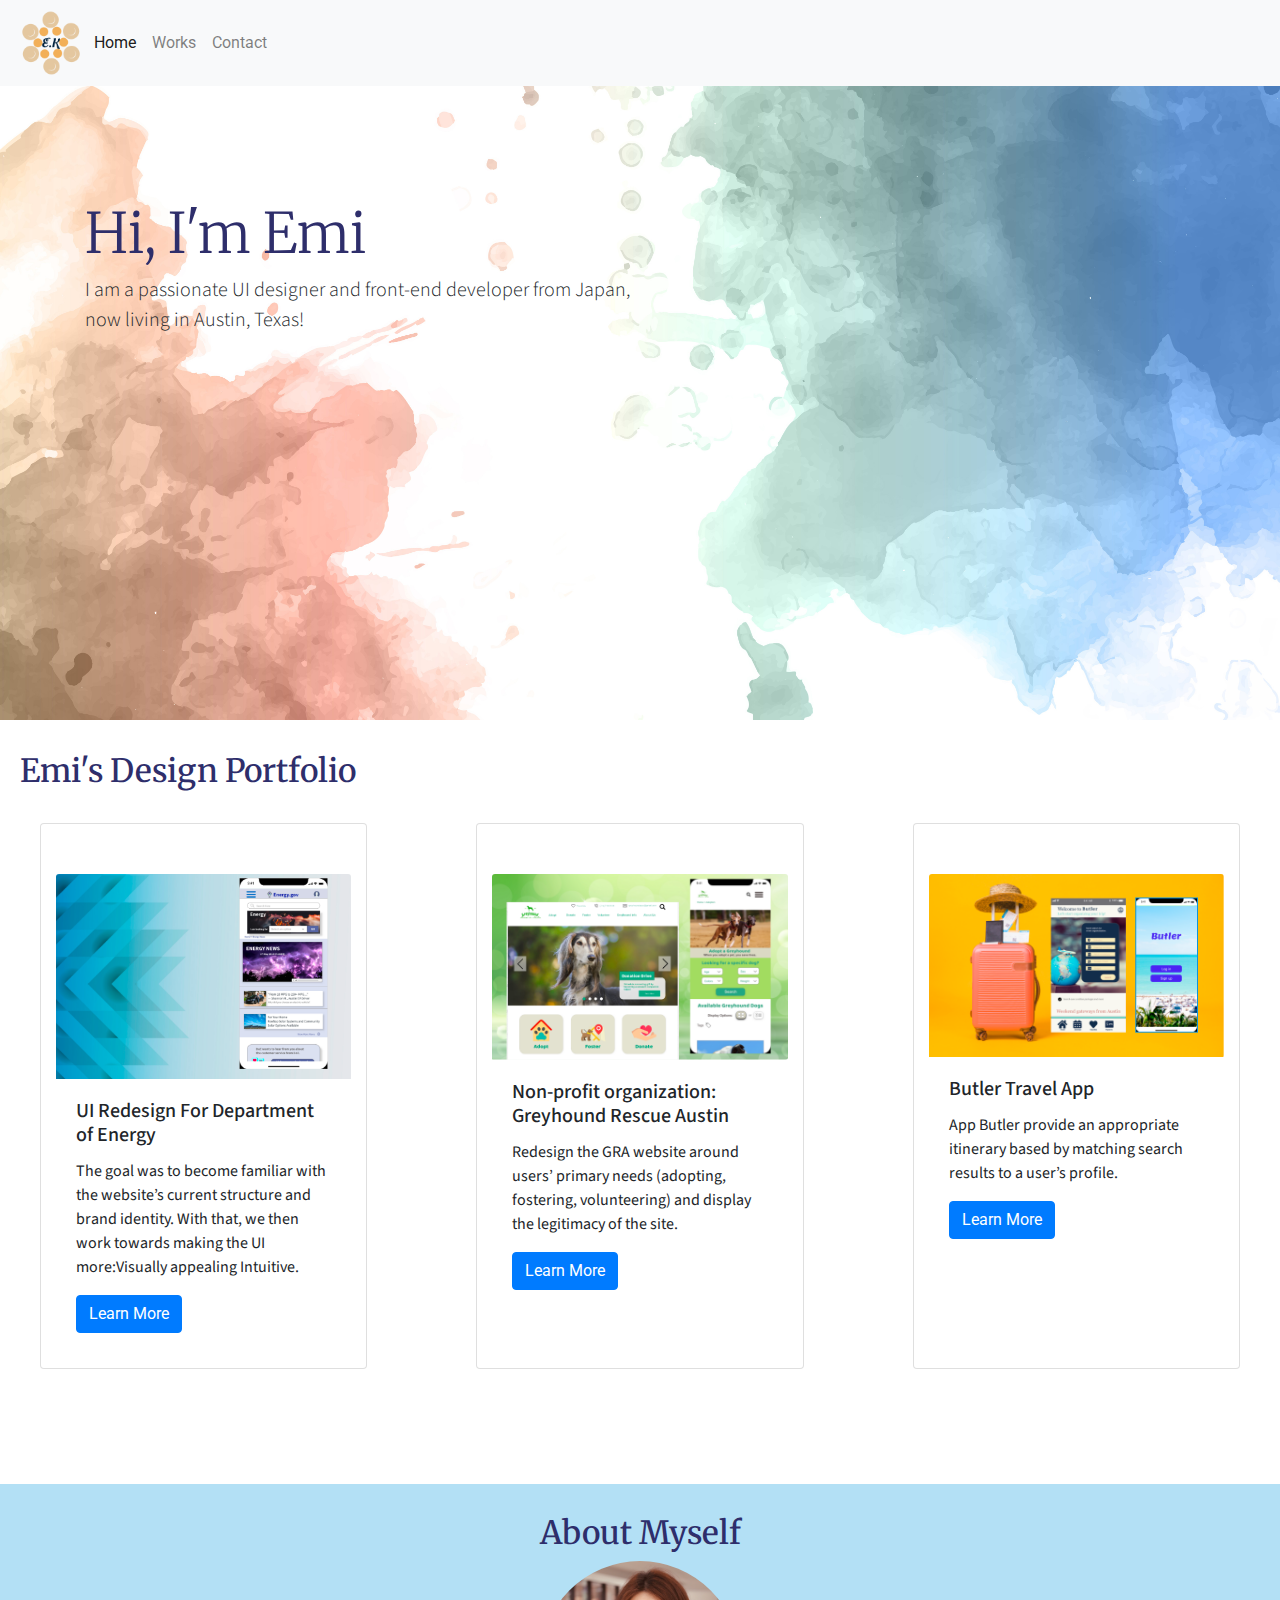
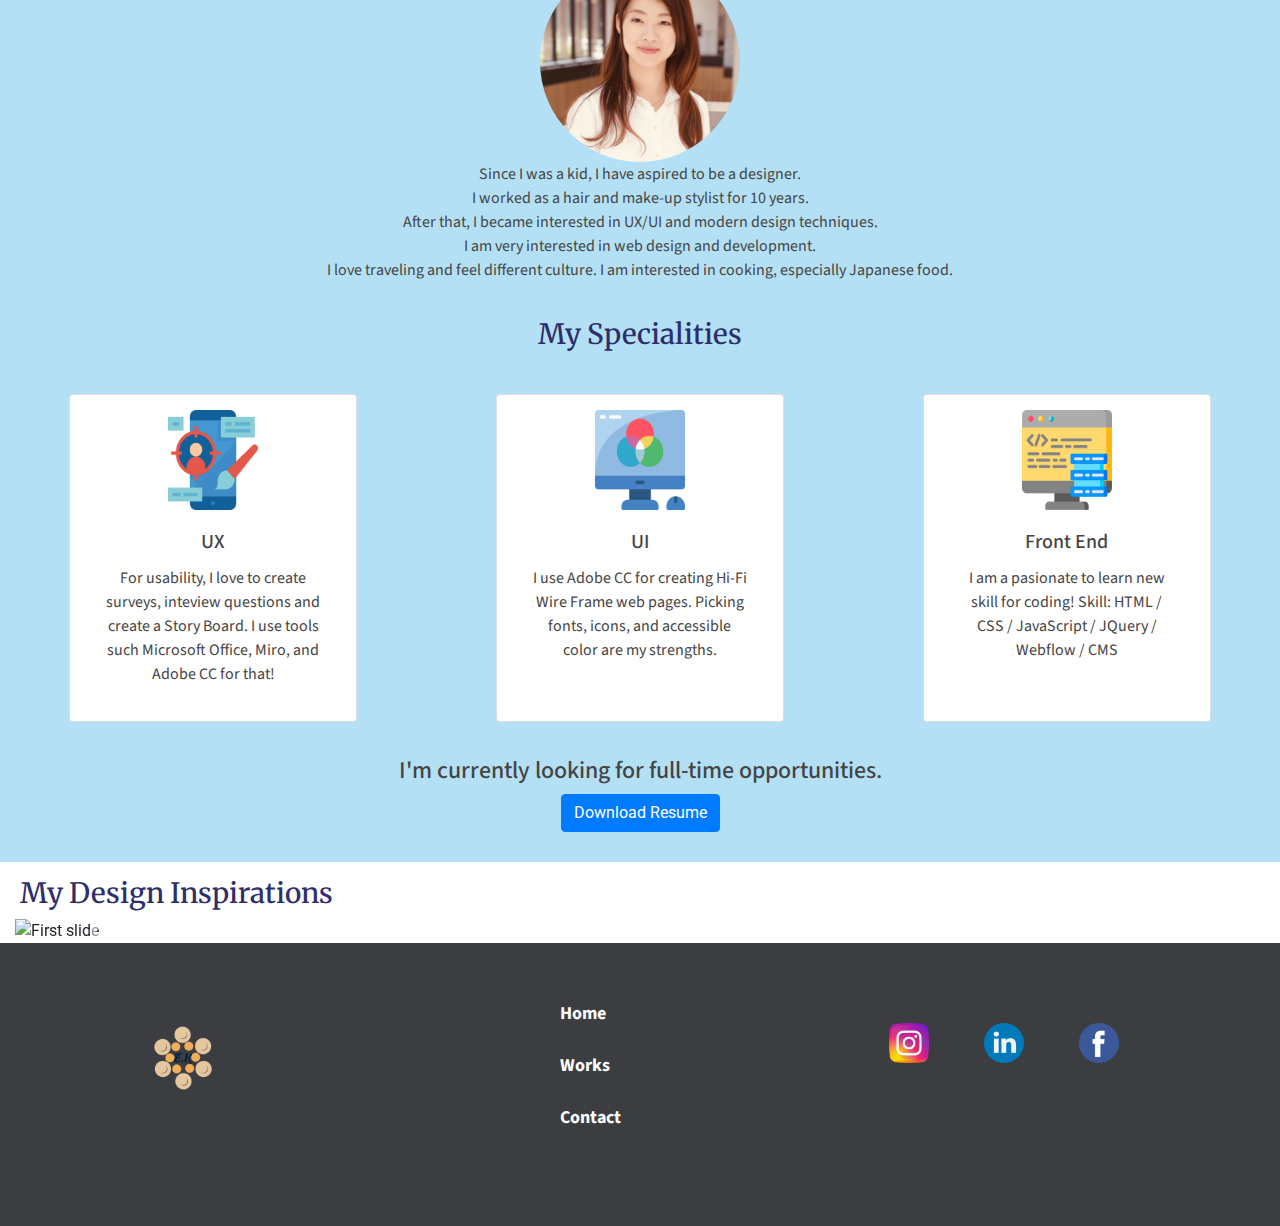
==== index.html @ 0fd5643c "resized margin, changed to text align left for body" ====
<!Doctype html>

<head>
    <meta charset="utf-8">
    <meta name="viewport" content="width=device-width, initial-scale=1">
    <meta name="viewport" content="width=device-width, initial-scale=1.0">
    <title>My First bootstrap Portfolio</title>
    <link href="https://fonts.googleapis.com/css?family=Merriweather|Roboto&display=swap" rel="stylesheet">
    <link rel="stylesheet" href="https://cdnjs.cloudflare.com/ajax/libs/font-awesome/4.6.3/css/font-awesome.min.css">
    <link href="https://fonts.googleapis.com/css?family=Merriweather|Source+Sans+Pro|Source+Serif+Pro&display=swap"
        rel="stylesheet">
    <link href="https://fonts.googleapis.com/css?family=Source+Sans+Pro|Source+Serif+Pro&display=swap" rel="stylesheet">
    <link rel="stylesheet" href="assets/css/Footer-with-button-logo.css">
    <link href="css/style.css" type="text/css" rel="stylesheet">
    <script src="https://ajax.googleapis.com/ajax/libs/jquery/3.4.1/jquery.min.js"></script>
    <link rel="stylesheet" href="https://stackpath.bootstrapcdn.com/bootstrap/4.3.1/css/bootstrap.min.css"
        integrity="sha384-ggOyR0iXCbMQv3Xipma34MD+dH/1fQ784/j6cY/iJTQUOhcWr7x9JvoRxT2MZw1T" crossorigin="anonymous">
    <script src="https://cdnjs.cloudflare.com/ajax/libs/popper.js/1.12.9/umd/popper.min.js"></script>
    <script src="https://stackpath.bootstrapcdn.com/bootstrap/4.3.1/js/bootstrap.min.js"
        integrity="sha384-JjSmVgyd0p3pXB1rRibZUAYoIIy6OrQ6VrjIEaFf/nJGzIxFDsf4x0xIM+B07jRM"
        crossorigin="anonymous"></script>
    <script src="index.js"></script>
</head>

<body>
    <!--Nav-->
    <nav class="navbar navbar-expand-lg navbar-light bg-light fixed-top">
        <img src="images/7357d551-fe79-40fd-9dd4-52507241a7af_200x200.png" class="navbar-brand" href="#"></a>
        <button class="navbar-toggler" type="button" data-toggle="collapse" data-target="#navbarNav"
            aria-controls="navbarNav" aria-expanded="false" aria-label="Toggle navigation">
            <span class="navbar-toggler-icon"></span>
        </button>
        <div class="collapse navbar-collapse" id="navbarNav">
            <ul class="navbar-nav">
                <li class="nav-item active">
                    <a class="nav-link" href="#">Home <span class="sr-only">(current)</span></a>
                </li>
                <li class="nav-item">
                    <a class="nav-link" href="#">Works</a>
                </li>
                <li class="nav-item">
                    <a class="nav-link" href="#">Contact</a>
                </li>
                <li class="nav-item">
                </li>
            </ul>
        </div>
    </nav>
    </div>
    <!--jumbotron-->
    <div class="jumbotron jumbotron-fluid" style="background-image: url('images/9210.jpg');">
        <div class="container">
            <h1 class="display-4">Hi, I'm Emi</h1>
            <p class="lead">I am a passionate UI designer and front-end developer from Japan,<br>
                now living in Austin, Texas!</p>
        </div>
    </div>


    <!--title-->
    <section class="title">
        <h2 class="title1">Emi's Design Portfolio</h2>
    </section>
    <!--card-->
    <div class=”container-fluid”>
        <div class=”card-horizon”>
            <div class="row">
                <div class="card col-sm-3">
                    <img src="images/Screen Shot 2019-08-02 at 14.37.27.png" class="card-img-top" alt="...">
                    <div class="card-body">
                        <h5 class="card-title">UI Redesign For Department of Energy</h5>
                        <p class="card-text">The goal was to become familiar with the website’s current structure and
                            brand identity. With that,
                            we then work towards making the UI more:Visually appealing
                            Intuitive.</p>
                        <a href="https://drive.google.com/open?id=1ND1-2EgK9vm8SJV1yFPFjtZa-HaXFxLw3dEw23Ikm5g"
                            class="btn btn-primary btn-more">
                            <span>Learn More</span>
                        </a>
                    </div>
                </div>
                <div class="card col-sm-3">
                    <img src="images/Screen Shot 2019-08-02 at 13.45.40.png" class="card-img-top" alt="...">
                    <div class="card-body">
                        <h5 class="card-title">Non-profit organization: Greyhound Rescue Austin</h5>
                        <p class="card-text">Redesign the GRA website around users’ primary needs (adopting, fostering,
                            volunteering) and display the legitimacy of the site. </p>
                        <a href="https://drive.google.com/open?id=1z6sXYa1nRdwfNJYg1Ni-ZrOgBIBHNDrQlGKLk1G2H6Y"
                            class="btn btn-primary btn-more">
                            <span>Learn More</span>
                        </a>
                    </div>
                </div>
                <div class="card col-sm-3">
                    <img src="images/Screen Shot 2019-08-02 at 13.45.23.png" class="card-img-top" alt="...">
                    <div class="card-body">
                        <h5 class="card-title">Butler Travel App</h5>
                        <p class="card-text">App Butler provide an appropriate itinerary based by matching search
                            results to a user’s profile.
                        </p>
                        <a href="https://drive.google.com/open?id=1Rscjkp35yXfIXY6Tu9Tf767zCShiZ81b2kjNaQySiNo"
                            class="btn btn-primary btn-more">
                            <span>Learn More</span>
                        </a>
                    </div>
                </div>
            </div>
            <!--aboutme-->

            <div class="container-fluid bg-1 text-center">
                <h2>About Myself</h2>
                <img src="images/About Me.jpeg" width=200px height=auto class="rounded-circle" alt="imageme">
                <p>Since I was a kid, I have aspired to be a designer. <br>I worked as a hair and make-up stylist
                    for 10 years. <br>After that, I became interested in UX/UI and modern design techniques. <br>I am
                    very interested in web design and development. <br>I love traveling and feel different culture.
                    I am interested in cooking, especially
                    Japanese food.

                </p>
                

                <h3 class="specialities">My Specialities</h3>
                <div class=”container-fluid”>
                    <div class=”card-horizon”>
                        <div class="row">
                            <div class="card" style="width: 18rem;">
                                <img class="card-img-specialities" src="images/ux-color.png" alt="Card image cap">
                                <div class="card-body">
                                    <h5 class="card-title">UX</h5>
                                    <p class="card-text">For usability, I love to create surveys, inteview questions and create a Story Board. I use tools such Microsoft Office, Miro, and Adobe CC for that!</p>
                                </div>
                            </div>
                            <div class="card" style="width: 18rem;">
                                <img class="card-img-specialities" src="images/ui-color.png" alt="Card image cap">
                                <div class="card-body">
                                    <h5 class="card-title">UI</h5>
                                    <p class="card-text">I use Adobe CC for creating Hi-Fi Wire Frame web pages. Picking fonts, icons, and accessible color
                                        are my strengths.
                                    </p>
                                </div>
                            </div>
                            <div class="card" style="width: 18rem;">
                                <img class="card-img-specialities" src="images/coding.png" alt="Card image cap">
                                <div class="card-body">
                                    <h5 class="card-title">Front End</h5>
                                    <p class="card-text">I am a pasionate to learn new skill for coding!
                                        Skill: HTML / CSS / JavaScript / JQuery / Webflow / CMS</p>
                                </div>
                            </div>
                        </div>
                    </div>
                </div>
                <h4 class="Resume">I'm currently looking for full-time opportunities.</h4>
                <button type="button" class="btn btn-primary" data-toggle="button" aria-pressed="false"
                    autocomplete="off">
                    Download Resume
                </button>
            </div>





        </div>
        <h3 class="design_inspirations">My Design Inspirations</h3>
        <!--carouse-->
              <div id="carouselExampleIndicators" class="carousel slide" data-ride="carousel">
                    <ol class="carousel-indicators">
                      <li data-target="#carouselExampleIndicators" data-slide-to="0" class="active"></li>
                      <li data-target="#carouselExampleIndicators" data-slide-to="1"></li>
                      <li data-target="#carouselExampleIndicators" data-slide-to="2"></li>
                    </ol>
                    <div class="carousel-inner">
                      <div class="carousel-item active">
                        <img class="col-md-6" src="images/traisl.gif" alt="First slide">
                      </div>
                      <div class="carousel-item">
                        <img class="col-md-6" src="images/innovative-mobile-navigation-01.gif" alt="Second slide">
                      </div>
                      <div class="carousel-item">
                        <img class="col-md-6" src="images/save-the-oceans-website-animation-tubik-design.gif" alt="Third slide">
                      </div>
                    </div>
                    <a class="carousel-control-prev" href="#carouselExampleIndicators" role="button" data-slide="prev">
                      <span class="carousel-control-prev-icon" aria-hidden="true"></span>
                      <span class="sr-only">Previous</span>
                    </a>
                    <a class="carousel-control-next" href="#carouselExampleIndicators" role="button" data-slide="next">
                      <span class="carousel-control-next-icon" aria-hidden="true"></span>
                      <span class="sr-only">Next</span>
                    </a>
                  </div>


        <!--footer-->
        <div class="content">
        </div>
        <footer id="myFooter">
            <div class="container">
                <div class="row">
                    <div class="col-sm-3">
                        <img src="images/7357d551-fe79-40fd-9dd4-52507241a7af_200x200.png" height=70px width=auto;>
                    </div>
                    <div class="col-sm-2">
                        <h5>Home</h5>

                        <h5>Works</h5>

                        <h5>Contact</h5>
                    </div>

                    <div class="col-sm-3">
                        <div class="row">

                            <div class="icon">
                                <a href="https://www.instagram.com/emikusba/?hl=ja">
                                    <img src="images/instagram.png" height="40px" data-toggle="tooltip"
                                        data-placement="top" title="Instagram">
                                </a>
                            </div>
                            <div class="icon">
                                <a href="https://www.linkedin.com/in/emi-kusaba-b6942b93/">
                                    <img src="images/linkedin.png" data-toggle="tooltip" data-placement="top"
                                        title="Linkedin">
                                </a>
                            </div>
                            <div class="icon">
                                <a href="https://www.facebook.com/emi.kusaba.1">
                                    <img src="images/facebook.png" data-toggle="tooltip" data-placement="top"
                                        title="Facebook">
                                </a>
                            </div>
                        </div>
                    </div>




        </footer>
        </body>
---- css/style.css ----
body {
    /*text-align: center !important;*/
    margin-left: 5px;
    margin-right:5px;
}

.jumbotron {
    /*background-image: url("../images/9210.jpg");*/
    background-size: cover;
    height: 80vh;
    padding-top:200px !important; 
}

.navbar-brand {
    padding: 0px;
    height: 100px;
    width: auto;
}

/*title*/

.title1 {
    color: #2e2e6b;
    padding-bottom: 10px;
    margin-left:20px;
    
    
}

.card-horizon {
    height: 200px;
    overflow: hidden;
}

.jumbotron h1 {
    font-family: 'Merriweather', serif;
    color: #2e2e6b;
}
h2{
    font-family: 'Merriweather', serif;
    color:#2e2e6b;

}
h3{
    font-family: 'Merriweather', serif;
    color:#2e2e6b;

    
}
h4{
    font-family: 'Source Sans Pro', sans-serif;
}
h5{
    font-family: 'Source Sans Pro', sans-serif;
}
p{
    font-family: 'Source Sans Pro', sans-serif;
}

.row {
    display: flex;
    justify-content: space-around;
}

.navbar {
    margin-bottom: 0px;
}

.navbar-brand {
    margin: 5px;
}

.card-img {
    height: 50vh;
    width: 100vh;
    size: cover;
}
.card-img-specialities{
    height: 100px;
    width: 90px;
   
}
.btn-more{
    width: auto;
}
 .btn-more span {
    cursor: pointer;
    display: inline-block;
    position: relative;
    transition: 0.5s;
  }
  
  .btn-more span:after {
    content: '\00bb';
    position: absolute;
    opacity: 0;
    top: 0;
    right: -20px;
    transition: 0.5s;
  }
  
  .btn-more:hover span {
    padding-right: 20px;
  }
  .btn-more:hover span:after {
    opacity: 1;
    right: 0;
  }
  .card{
      align-items: center;
      padding:15px 15px;
      margin:15px;
  }

/*--aboutme--*/

.Resume{
    padding-top:20px;
}

.bg-1 {
    background-color: #b3e0f5;
    /* Navy*/
    color: #464444;
    margin-top: 100px;
}

.container-fluid {
    padding-bottom: 30px;
    padding-top: 30px;
}
.specialities{
    padding-top:20px;
    padding-bottom:20px;
}
/*causel*/
.design_inspirations{
    margin-top:15px;
    margin-left:20px;
}

.carousel-item{
    
   
   
}

/*--footer*/

#myFooter {
    background-color: #3c3d41;
    color: white;
    padding-top: 30px;
    padding-bottom: 30px;
}

#myFooter .footer-copyright {
    background-color: #333333;
    padding-top: 3px;
    padding-bottom: 3px;
    text-align: center;
}

#myFooter .row {
    margin-bottom: 60px;
}

#myFooter .navbar-brand {
    margin-top: 45px;
    height: 65px;
}

#myFooter .footer-copyright p {
    margin: 10px;
    color: #ccc;
}

#myFooter ul {
    list-style-type: none;
    padding-left: 0;
    line-height: 1.7;
}

#myFooter h5 {
    font-size: 18px;
    color: white;
    font-weight: bold;
    margin-top: 30px;
}

#myFooter h2 a {
    font-size: 50px;
    text-align: center;
    color: #fff;
}

#myFooter a {
    color: #d2d1d1;
    text-decoration: none;
}

#myFooter a:hover, #myFooter a:focus {
    text-decoration: none;
    color: white;
}

#myFooter .social-networks {
    text-align: center;
    padding-top: 30px;
    padding-bottom: 16px;
}

#myFooter .social-networks a {
    font-size: 32px;
    color: #f9f9f9;
    padding: 10px;
    transition: 0.2s;
}

#myFooter .social-networks a:hover {
    text-decoration: none;
}

#myFooter .facebook:hover {
    color: #0077e2;
}

#myFooter .google:hover {
    color: #ef1a1a;
}

#myFooter .twitter:hover {
    color: #00aced;
}

#myFooter .btn {
    color: white;
    background-color: #d84b6b;
    border-radius: 20px;
    border: none;
    width: 150px;
    display: block;
    margin: 0 auto;
    margin-top: 10px;
    line-height: 25px;
}

.navbar img {
    height: 70px;
    width: 70px;
    margin: 0px;
    padding: 0px;
    margin-right: auto;
}

.col-sm-3 {
    display: block;
    padding-top: 50px;
}

body {
    position: relative;
}

@media screen and (max-width: 767px) {
    #myFooter {
        text-align: center;
    }
}


    
/* CSS used for positioning the footers at the bottom of the page. */

/* You can remove this.

html{
    height: 100%;
}

body{
    display: flex;
    display: -webkit-flex;
    flex-direction: column;
    -webkit-flex-direction: column;
    height: 100%;
}

.content{
   flex: 1 0 auto;
   -webkit-flex: 1 0 auto;
   min-height: 200px;
}

#myFooter{
   flex: 0 0 auto;
   -webkit-flex: 0 0 auto;
}
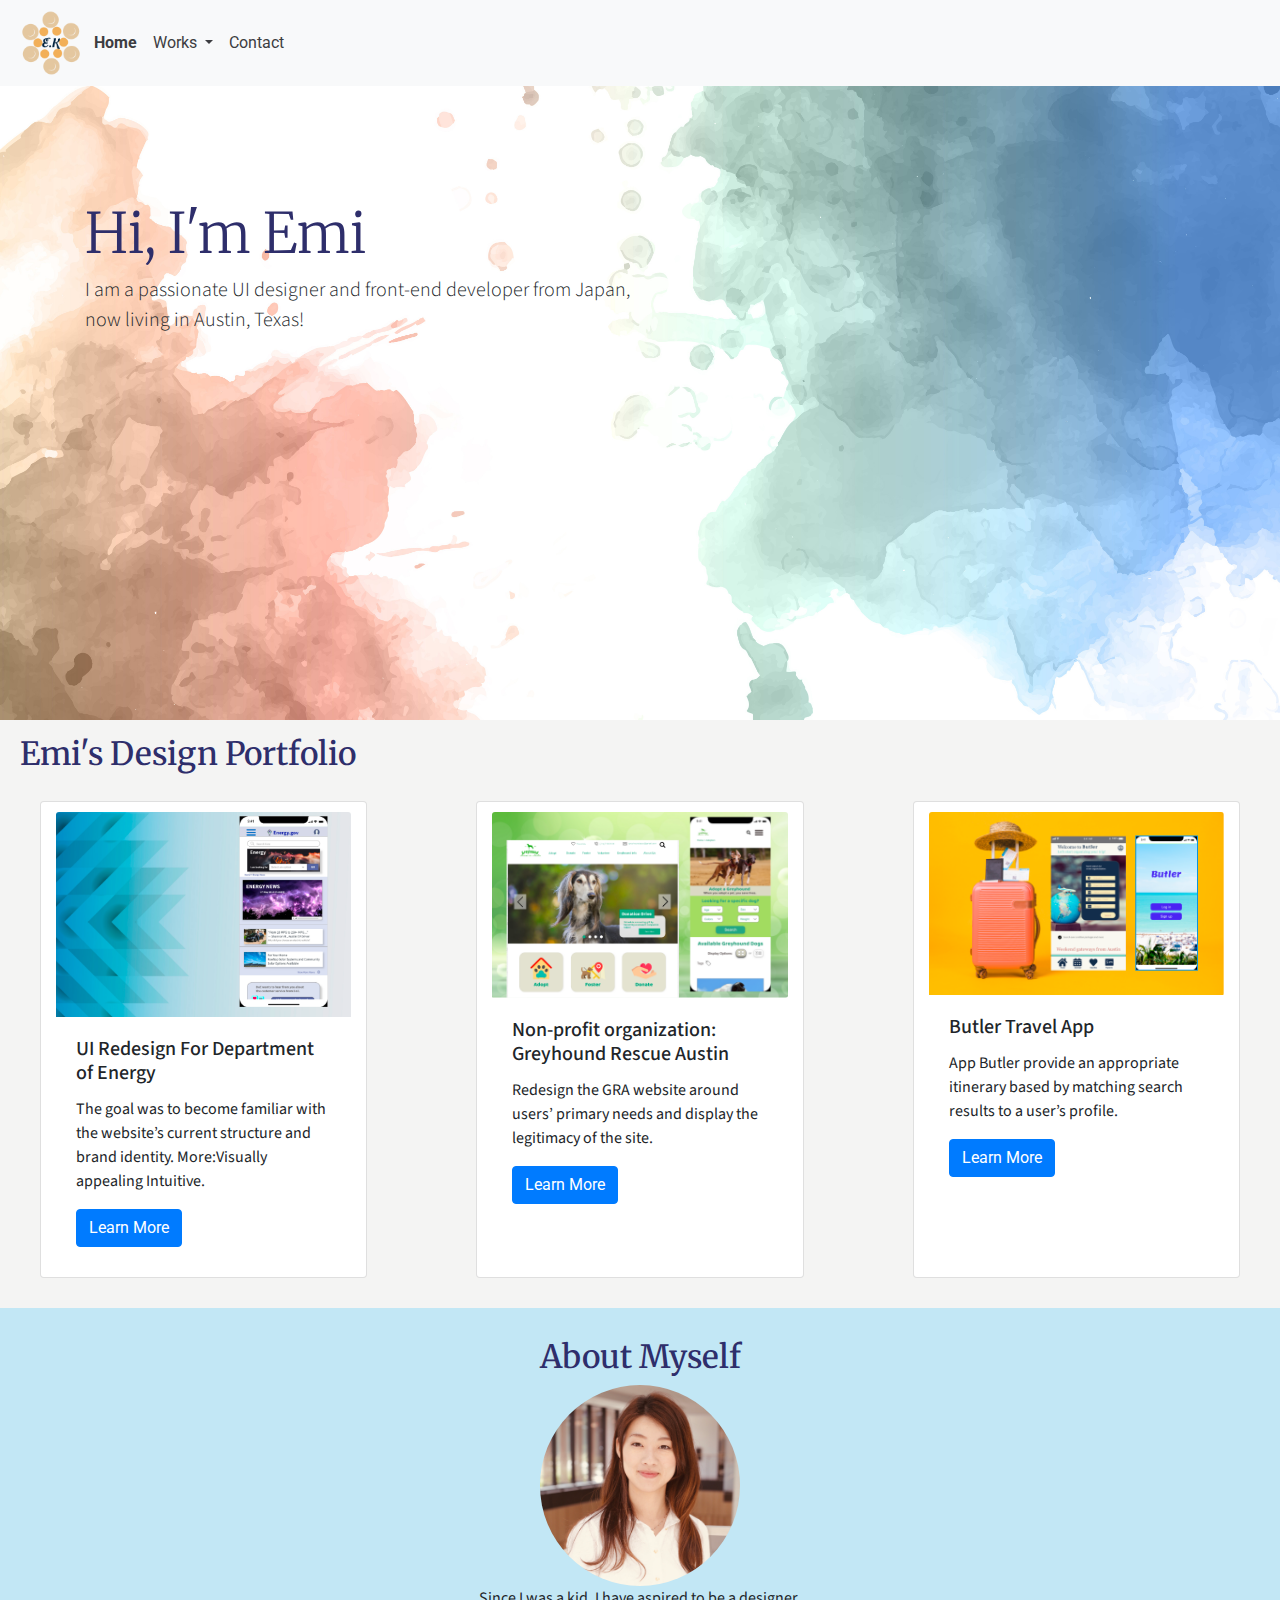
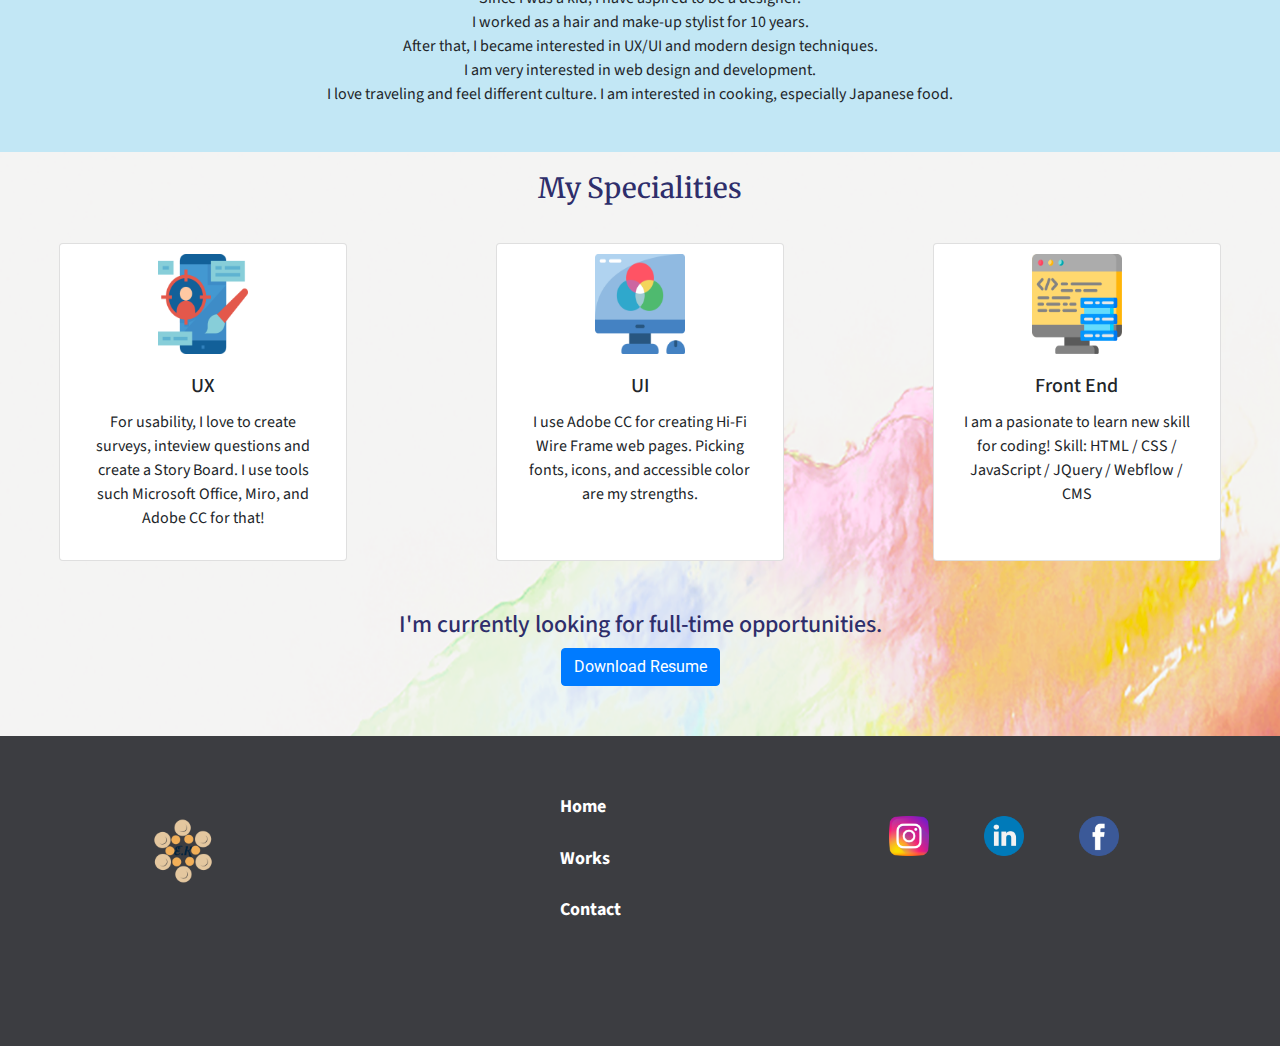
==== commit ccc4bffe: "changed background image and color" ====
--- a/index.html
+++ b/index.html
@@ -33,10 +33,19 @@
         <div class="collapse navbar-collapse" id="navbarNav">
             <ul class="navbar-nav">
                 <li class="nav-item active">
-                    <a class="nav-link" href="#">Home <span class="sr-only">(current)</span></a>
+                    <a class="nav-link" href="#"> <strong>Home </strong></a>
                 </li>
                 <li class="nav-item">
-                    <a class="nav-link" href="#">Works</a>
+                    <a class="nav-link dropdown-toggle" href="#" id="navbarDropdown" role="button" data-toggle="dropdown" aria-haspopup="true" aria-expanded="false">
+                        Works
+                      </a>
+                      <div class="dropdown-menu" aria-labelledby="navbarDropdown">
+                        <a class="dropdown-item" href="#">UI Redesign For Department of Energy</a>
+                        <a class="dropdown-item" href="#">Redesign Website: <br>Greyhound Rescue Austin</a>
+                        <a class="dropdown-item" href="#">Butler Travel App</a>
+                        <div class="dropdown-divider"></div>
+                        <a class="dropdown-item" href="#">Something else here</a>
+                      </div>
                 </li>
                 <li class="nav-item">
                     <a class="nav-link" href="#">Contact</a>
@@ -48,6 +57,7 @@
     </nav>
     </div>
     <!--jumbotron-->
+    
     <div class="jumbotron jumbotron-fluid" style="background-image: url('images/9210.jpg');">
         <div class="container">
             <h1 class="display-4">Hi, I'm Emi</h1>
@@ -57,10 +67,11 @@
     </div>
 
 
+
     <!--title-->
     <section class="title">
         <h2 class="title1">Emi's Design Portfolio</h2>
-    </section>
+    
     <!--card-->
     <div class=”container-fluid”>
         <div class=”card-horizon”>
@@ -70,8 +81,7 @@
                     <div class="card-body">
                         <h5 class="card-title">UI Redesign For Department of Energy</h5>
                         <p class="card-text">The goal was to become familiar with the website’s current structure and
-                            brand identity. With that,
-                            we then work towards making the UI more:Visually appealing
+                            brand identity. More:Visually appealing
                             Intuitive.</p>
                         <a href="https://drive.google.com/open?id=1ND1-2EgK9vm8SJV1yFPFjtZa-HaXFxLw3dEw23Ikm5g"
                             class="btn btn-primary btn-more">
@@ -83,8 +93,7 @@
                     <img src="images/Screen Shot 2019-08-02 at 13.45.40.png" class="card-img-top" alt="...">
                     <div class="card-body">
                         <h5 class="card-title">Non-profit organization: Greyhound Rescue Austin</h5>
-                        <p class="card-text">Redesign the GRA website around users’ primary needs (adopting, fostering,
-                            volunteering) and display the legitimacy of the site. </p>
+                        <p class="card-text">Redesign the GRA website around users’ primary needs and display the legitimacy of the site. </p>
                         <a href="https://drive.google.com/open?id=1z6sXYa1nRdwfNJYg1Ni-ZrOgBIBHNDrQlGKLk1G2H6Y"
                             class="btn btn-primary btn-more">
                             <span>Learn More</span>
@@ -107,7 +116,7 @@
             </div>
             <!--aboutme-->
 
-            <div class="container-fluid bg-1 text-center">
+            <div class="container-fluid bg-1 text-center" >
                 <h2>About Myself</h2>
                 <img src="images/About Me.jpeg" width=200px height=auto class="rounded-circle" alt="imageme">
                 <p>Since I was a kid, I have aspired to be a designer. <br>I worked as a hair and make-up stylist
@@ -118,7 +127,8 @@
 
                 </p>
                 
-
+            </div>
+            <div class="myspecialities">
                 <h3 class="specialities">My Specialities</h3>
                 <div class=”container-fluid”>
                     <div class=”card-horizon”>
@@ -156,14 +166,14 @@
                     Download Resume
                 </button>
             </div>
-
-
-
-
-
+            </div>
+        </section>
+
+
+<!--
         </div>
         <h3 class="design_inspirations">My Design Inspirations</h3>
-        <!--carouse-->
+        carouse
               <div id="carouselExampleIndicators" class="carousel slide" data-ride="carousel">
                     <ol class="carousel-indicators">
                       <li data-target="#carouselExampleIndicators" data-slide-to="0" class="active"></li>
@@ -190,7 +200,8 @@
                       <span class="sr-only">Next</span>
                     </a>
                   </div>
-
+                -->
+            
 
         <!--footer-->
         <div class="content">
@@ -233,8 +244,5 @@
                         </div>
                     </div>
 
-
-
-
         </footer>
         </body>--- a/css/style.css
+++ b/css/style.css
@@ -1,28 +1,59 @@
 body {
-    /*text-align: center !important;*/
-    margin-left: 5px;
-    margin-right:5px;
-}
+    
+    /*margin-left: 30px !important;
+    margin-right:30px !important;
+    
+    background-color: #edf1f2;
+    background-image: url("data:image/svg+xml,%3Csvg xmlns='http://www.w3.org/2000/svg' width='52' height='52' viewBox='0 0 52 52'%3E%3Cpath fill='%2368c1ce' fill-opacity='0.25' d='M0 17.83V0h17.83a3 3 0 0 1-5.66 2H5.9A5 5 0 0 1 2 5.9v6.27a3 3 0 0 1-2 5.66zm0 18.34a3 3 0 0 1 2 5.66v6.27A5 5 0 0 1 5.9 52h6.27a3 3 0 0 1 5.66 0H0V36.17zM36.17 52a3 3 0 0 1 5.66 0h6.27a5 5 0 0 1 3.9-3.9v-6.27a3 3 0 0 1 0-5.66V52H36.17zM0 31.93v-9.78a5 5 0 0 1 3.8.72l4.43-4.43a3 3 0 1 1 1.42 1.41L5.2 24.28a5 5 0 0 1 0 5.52l4.44 4.43a3 3 0 1 1-1.42 1.42L3.8 31.2a5 5 0 0 1-3.8.72zm52-14.1a3 3 0 0 1 0-5.66V5.9A5 5 0 0 1 48.1 2h-6.27a3 3 0 0 1-5.66-2H52v17.83zm0 14.1a4.97 4.97 0 0 1-1.72-.72l-4.43 4.44a3 3 0 1 1-1.41-1.42l4.43-4.43a5 5 0 0 1 0-5.52l-4.43-4.43a3 3 0 1 1 1.41-1.41l4.43 4.43c.53-.35 1.12-.6 1.72-.72v9.78zM22.15 0h9.78a5 5 0 0 1-.72 3.8l4.44 4.43a3 3 0 1 1-1.42 1.42L29.8 5.2a5 5 0 0 1-5.52 0l-4.43 4.44a3 3 0 1 1-1.41-1.42l4.43-4.43a5 5 0 0 1-.72-3.8zm0 52c.13-.6.37-1.19.72-1.72l-4.43-4.43a3 3 0 1 1 1.41-1.41l4.43 4.43a5 5 0 0 1 5.52 0l4.43-4.43a3 3 0 1 1 1.42 1.41l-4.44 4.43c.36.53.6 1.12.72 1.72h-9.78zm9.75-24a5 5 0 0 1-3.9 3.9v6.27a3 3 0 1 1-2 0V31.9a5 5 0 0 1-3.9-3.9h-6.27a3 3 0 1 1 0-2h6.27a5 5 0 0 1 3.9-3.9v-6.27a3 3 0 1 1 2 0v6.27a5 5 0 0 1 3.9 3.9h6.27a3 3 0 1 1 0 2H31.9z'%3E%3C/path%3E%3C/svg%3E");
+    color: #464444;
+    margin-top: 10px;
+    
+    /*background-color: grey !important;*/
+}
+section {
+    padding:30px;
+    background-color: rgb(244, 244, 243);
+    /*margin-left: 30px !important;
+    margin-right:30px !important;*/
+}
+
+
 
 .jumbotron {
     /*background-image: url("../images/9210.jpg");*/
     background-size: cover;
     height: 80vh;
+    width:100%;
     padding-top:200px !important; 
-}
-
+    margin-bottom: 0px!important;
+    
+}
+#hero{
+    padding-top:70px;
+}
+/*.img-fluid{
+    padding-top:0px !important;
+}
+*/
 .navbar-brand {
     padding: 0px;
     height: 100px;
     width: auto;
 }
+.nav-link{
+    color: #3c3d41 !important;
+}
 
 /*title*/
+.title{
+    padding:0px 0px;
+}
 
 .title1 {
     color: #2e2e6b;
     padding-bottom: 10px;
     margin-left:20px;
+    padding-top: 15px;
     
     
 }
@@ -49,6 +80,7 @@
 }
 h4{
     font-family: 'Source Sans Pro', sans-serif;
+    color:#2e2e6b;
 }
 h5{
     font-family: 'Source Sans Pro', sans-serif;
@@ -60,6 +92,7 @@
 .row {
     display: flex;
     justify-content: space-around;
+    padding-bottom: 20px;
 }
 
 .navbar {
@@ -108,8 +141,9 @@
   }
   .card{
       align-items: center;
-      padding:15px 15px;
-      margin:15px;
+      padding:10px 10px;
+      margin:10px;
+      padding-top:10px !important;
   }
 
 /*--aboutme--*/
@@ -119,10 +153,22 @@
 }
 
 .bg-1 {
-    background-color: #b3e0f5;
-    /* Navy*/
+    /*background-color: #d2e5ee;*/
+    /* Navy
+    background-color: #edf1f2;
+    background-image: url("data:image/svg+xml,%3Csvg xmlns='http://www.w3.org/2000/svg' width='52' height='52' viewBox='0 0 52 52'%3E%3Cpath fill='%2368c1ce' fill-opacity='0.25' d='M0 17.83V0h17.83a3 3 0 0 1-5.66 2H5.9A5 5 0 0 1 2 5.9v6.27a3 3 0 0 1-2 5.66zm0 18.34a3 3 0 0 1 2 5.66v6.27A5 5 0 0 1 5.9 52h6.27a3 3 0 0 1 5.66 0H0V36.17zM36.17 52a3 3 0 0 1 5.66 0h6.27a5 5 0 0 1 3.9-3.9v-6.27a3 3 0 0 1 0-5.66V52H36.17zM0 31.93v-9.78a5 5 0 0 1 3.8.72l4.43-4.43a3 3 0 1 1 1.42 1.41L5.2 24.28a5 5 0 0 1 0 5.52l4.44 4.43a3 3 0 1 1-1.42 1.42L3.8 31.2a5 5 0 0 1-3.8.72zm52-14.1a3 3 0 0 1 0-5.66V5.9A5 5 0 0 1 48.1 2h-6.27a3 3 0 0 1-5.66-2H52v17.83zm0 14.1a4.97 4.97 0 0 1-1.72-.72l-4.43 4.44a3 3 0 1 1-1.41-1.42l4.43-4.43a5 5 0 0 1 0-5.52l-4.43-4.43a3 3 0 1 1 1.41-1.41l4.43 4.43c.53-.35 1.12-.6 1.72-.72v9.78zM22.15 0h9.78a5 5 0 0 1-.72 3.8l4.44 4.43a3 3 0 1 1-1.42 1.42L29.8 5.2a5 5 0 0 1-5.52 0l-4.43 4.44a3 3 0 1 1-1.41-1.42l4.43-4.43a5 5 0 0 1-.72-3.8zm0 52c.13-.6.37-1.19.72-1.72l-4.43-4.43a3 3 0 1 1 1.41-1.41l4.43 4.43a5 5 0 0 1 5.52 0l4.43-4.43a3 3 0 1 1 1.42 1.41l-4.44 4.43c.36.53.6 1.12.72 1.72h-9.78zm9.75-24a5 5 0 0 1-3.9 3.9v6.27a3 3 0 1 1-2 0V31.9a5 5 0 0 1-3.9-3.9h-6.27a3 3 0 1 1 0-2h6.27a5 5 0 0 1 3.9-3.9v-6.27a3 3 0 1 1 2 0v6.27a5 5 0 0 1 3.9 3.9h6.27a3 3 0 1 1 0 2H31.9z'%3E%3C/path%3E%3C/svg%3E");
     color: #464444;
-    margin-top: 100px;
+    margin-top: 10px;
+    */
+    background-color: #c2e7f5;
+    
+   
+}
+.myspecialities{
+    background-image: url("../images/watercolor-1968058_1920.png")!important;
+    text-align:center;
+    padding-bottom: 50px;
+    
 }
 
 .container-fluid {
@@ -139,11 +185,7 @@
     margin-left:20px;
 }
 
-.carousel-item{
-    
-   
-   
-}
+
 
 /*--footer*/
 
@@ -295,4 +337,22 @@
 #myFooter{
    flex: 0 0 auto;
    -webkit-flex: 0 0 auto;
-}+}
+*/
+/*<--case study1-->*/
+.centered{
+    display:flex;
+    justify-content:center;
+}
+.prototype-click{
+    display:flex;
+    justify-content:center;
+}
+/*overview*/
+.cards{
+    padding:15px;
+
+}
+.ui-elements{
+    padding: 15px;
+}
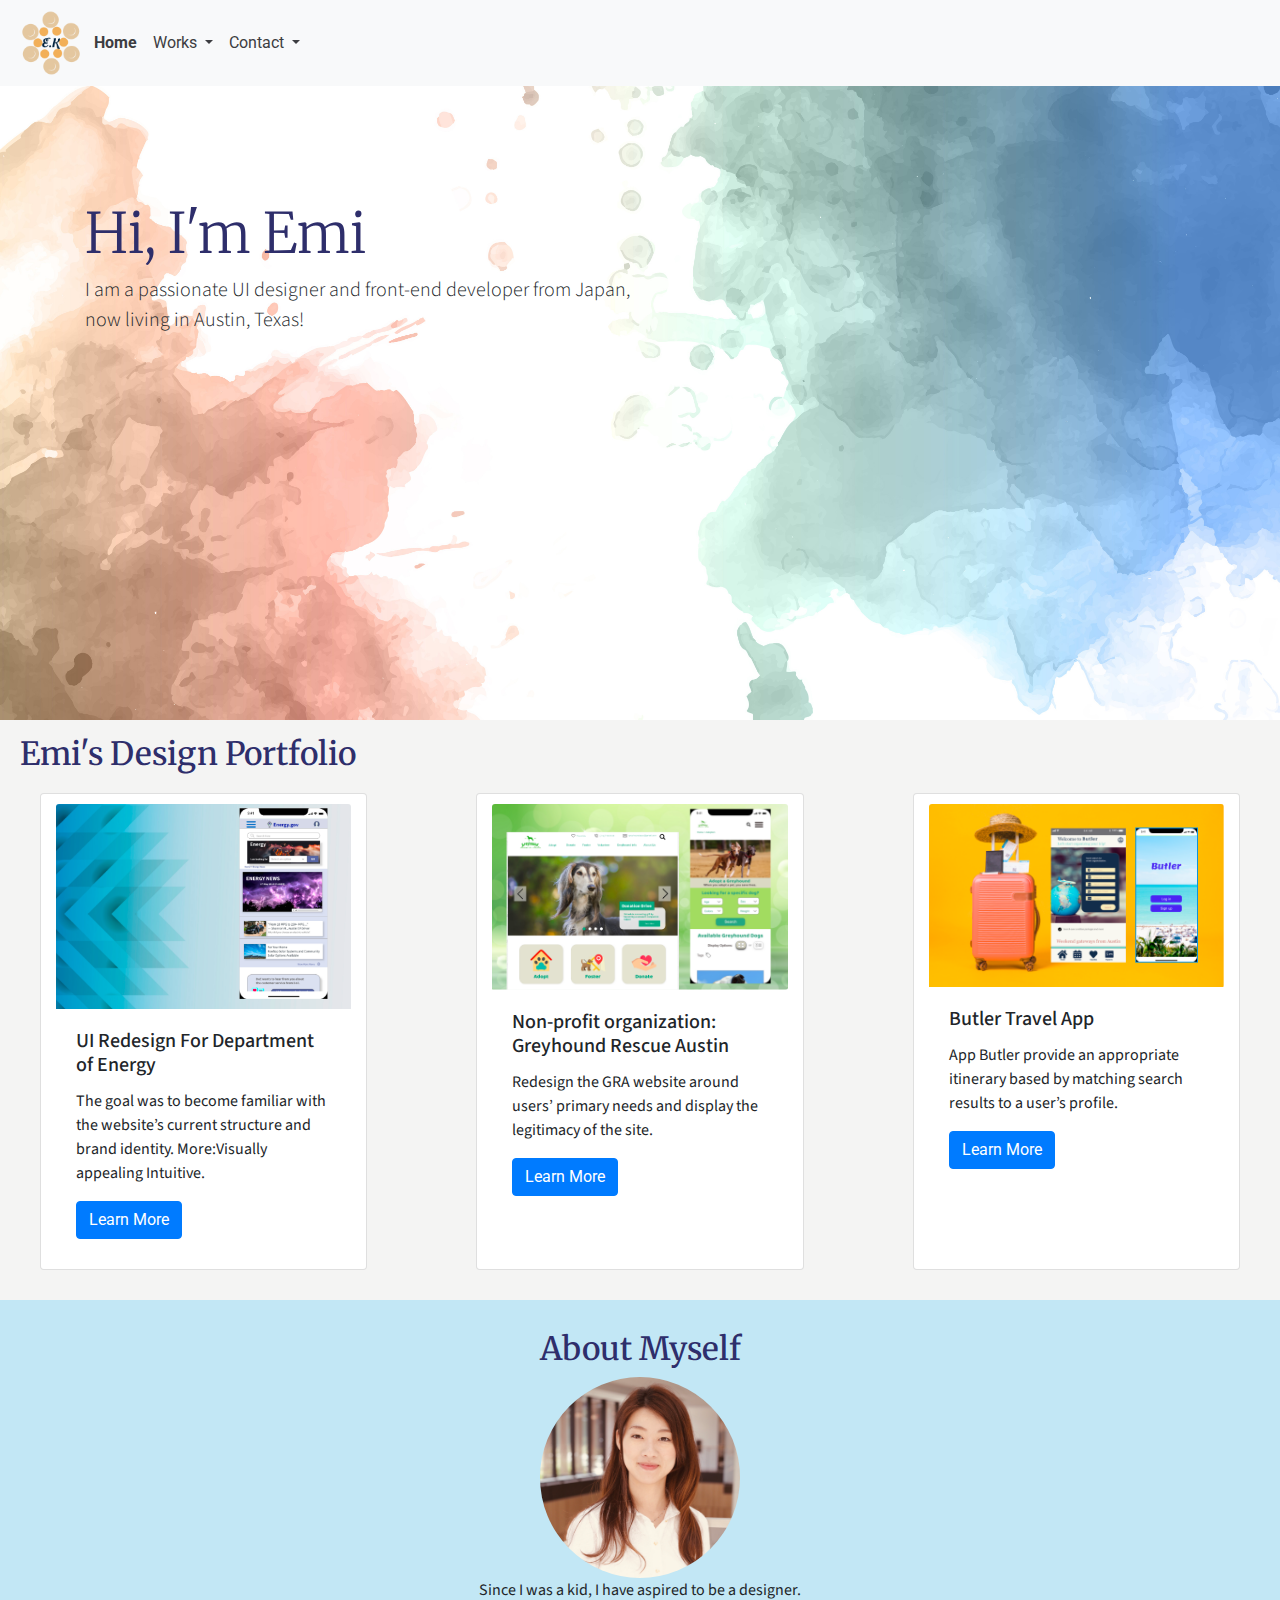
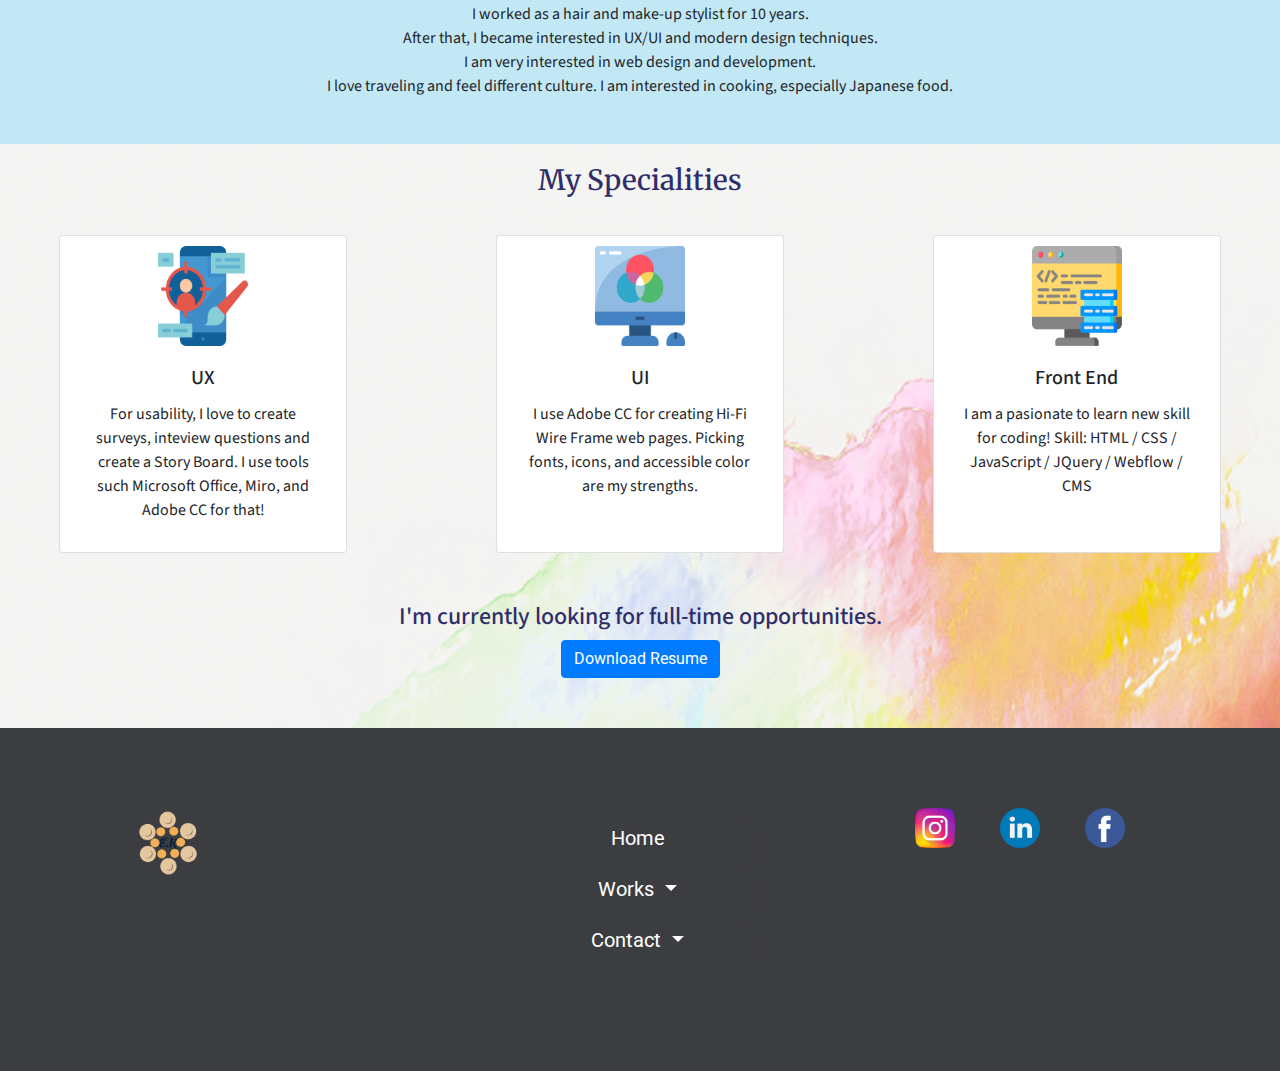
==== commit aa77c0d0: "Added drop down buttons for footer" ====
--- a/index.html
+++ b/index.html
@@ -33,31 +33,40 @@
         <div class="collapse navbar-collapse" id="navbarNav">
             <ul class="navbar-nav">
                 <li class="nav-item active">
-                    <a class="nav-link" href="#"> <strong>Home </strong></a>
+                    <a class="nav-link" href="index.html"> <strong>Home </strong></a>
                 </li>
                 <li class="nav-item">
-                    <a class="nav-link dropdown-toggle" href="#" id="navbarDropdown" role="button" data-toggle="dropdown" aria-haspopup="true" aria-expanded="false">
+                    <a class="nav-link dropdown-toggle" href="#" id="navbarDropdown" role="button"
+                        data-toggle="dropdown" aria-haspopup="true" aria-expanded="false">
                         Works
-                      </a>
-                      <div class="dropdown-menu" aria-labelledby="navbarDropdown">
+                    </a>
+                    <div class="dropdown-menu" aria-labelledby="navbarDropdown">
                         <a class="dropdown-item" href="#">UI Redesign For Department of Energy</a>
-                        <a class="dropdown-item" href="#">Redesign Website: <br>Greyhound Rescue Austin</a>
+                        <div class="dropdown-divider"></div>
+                        <a class="dropdown-item" href="case_study1.html">Redesign Website: <br>Greyhound Rescue
+                            Austin</a>
+                        <div class="dropdown-divider"></div>
                         <a class="dropdown-item" href="#">Butler Travel App</a>
-                        <div class="dropdown-divider"></div>
-                        <a class="dropdown-item" href="#">Something else here</a>
-                      </div>
+                    </div>
                 </li>
                 <li class="nav-item">
-                    <a class="nav-link" href="#">Contact</a>
-                </li>
-                <li class="nav-item">
+                    <a class="nav-link dropdown-toggle" href="#" id="navbarDropdown" role="button"
+                        data-toggle="dropdown" aria-haspopup="true" aria-expanded="false">
+                        Contact
+                    </a>
+                    <div class="dropdown-menu" aria-labelledby="navbarDropdown">
+                        <a class="dropdown-item" href="#">Inquery</a>
+                        <div class="dropdown-divider"></div>
+                        <a class="dropdown-item" href="#">Download Resume</a>
+                    </div>
                 </li>
             </ul>
+
         </div>
     </nav>
     </div>
     <!--jumbotron-->
-    
+
     <div class="jumbotron jumbotron-fluid" style="background-image: url('images/9210.jpg');">
         <div class="container">
             <h1 class="display-4">Hi, I'm Emi</h1>
@@ -71,106 +80,111 @@
     <!--title-->
     <section class="title">
         <h2 class="title1">Emi's Design Portfolio</h2>
-    
-    <!--card-->
-    <div class=”container-fluid”>
-        <div class=”card-horizon”>
-            <div class="row">
-                <div class="card col-sm-3">
-                    <img src="images/Screen Shot 2019-08-02 at 14.37.27.png" class="card-img-top" alt="...">
-                    <div class="card-body">
-                        <h5 class="card-title">UI Redesign For Department of Energy</h5>
-                        <p class="card-text">The goal was to become familiar with the website’s current structure and
-                            brand identity. More:Visually appealing
-                            Intuitive.</p>
-                        <a href="https://drive.google.com/open?id=1ND1-2EgK9vm8SJV1yFPFjtZa-HaXFxLw3dEw23Ikm5g"
-                            class="btn btn-primary btn-more">
-                            <span>Learn More</span>
-                        </a>
-                    </div>
-                </div>
-                <div class="card col-sm-3">
-                    <img src="images/Screen Shot 2019-08-02 at 13.45.40.png" class="card-img-top" alt="...">
-                    <div class="card-body">
-                        <h5 class="card-title">Non-profit organization: Greyhound Rescue Austin</h5>
-                        <p class="card-text">Redesign the GRA website around users’ primary needs and display the legitimacy of the site. </p>
-                        <a href="https://drive.google.com/open?id=1z6sXYa1nRdwfNJYg1Ni-ZrOgBIBHNDrQlGKLk1G2H6Y"
-                            class="btn btn-primary btn-more">
-                            <span>Learn More</span>
-                        </a>
-                    </div>
-                </div>
-                <div class="card col-sm-3">
-                    <img src="images/Screen Shot 2019-08-02 at 13.45.23.png" class="card-img-top" alt="...">
-                    <div class="card-body">
-                        <h5 class="card-title">Butler Travel App</h5>
-                        <p class="card-text">App Butler provide an appropriate itinerary based by matching search
-                            results to a user’s profile.
-                        </p>
-                        <a href="https://drive.google.com/open?id=1Rscjkp35yXfIXY6Tu9Tf767zCShiZ81b2kjNaQySiNo"
-                            class="btn btn-primary btn-more">
-                            <span>Learn More</span>
-                        </a>
-                    </div>
-                </div>
-            </div>
-            <!--aboutme-->
-
-            <div class="container-fluid bg-1 text-center" >
-                <h2>About Myself</h2>
-                <img src="images/About Me.jpeg" width=200px height=auto class="rounded-circle" alt="imageme">
-                <p>Since I was a kid, I have aspired to be a designer. <br>I worked as a hair and make-up stylist
-                    for 10 years. <br>After that, I became interested in UX/UI and modern design techniques. <br>I am
-                    very interested in web design and development. <br>I love traveling and feel different culture.
-                    I am interested in cooking, especially
-                    Japanese food.
-
-                </p>
-                
-            </div>
-            <div class="myspecialities">
-                <h3 class="specialities">My Specialities</h3>
-                <div class=”container-fluid”>
-                    <div class=”card-horizon”>
-                        <div class="row">
-                            <div class="card" style="width: 18rem;">
-                                <img class="card-img-specialities" src="images/ux-color.png" alt="Card image cap">
-                                <div class="card-body">
-                                    <h5 class="card-title">UX</h5>
-                                    <p class="card-text">For usability, I love to create surveys, inteview questions and create a Story Board. I use tools such Microsoft Office, Miro, and Adobe CC for that!</p>
+
+        <!--card-->
+        <div class=”container-fluid”>
+            <div class=”card-horizon”>
+                <div class="row">
+                    <div class="card col-sm-3">
+                        <img src="images/Screen Shot 2019-08-02 at 14.37.27.png" class="card-img-top" alt="...">
+                        <div class="card-body">
+                            <h5 class="card-title">UI Redesign For Department of Energy</h5>
+                            <p class="card-text">The goal was to become familiar with the website’s current structure
+                                and
+                                brand identity. More:Visually appealing
+                                Intuitive.</p>
+                            <a href="https://drive.google.com/open?id=1ND1-2EgK9vm8SJV1yFPFjtZa-HaXFxLw3dEw23Ikm5g"
+                                class="btn btn-primary btn-more">
+                                <span>Learn More</span>
+                            </a>
+                        </div>
+                    </div>
+                    <div class="card col-sm-3">
+                        <img src="images/Screen Shot 2019-08-02 at 13.45.40.png" class="card-img-top" alt="...">
+                        <div class="card-body">
+                            <h5 class="card-title">Non-profit organization: Greyhound Rescue Austin</h5>
+                            <p class="card-text">Redesign the GRA website around users’ primary needs and display the
+                                legitimacy of the site. </p>
+                            <a href="case_study1.html#" class="btn btn-primary btn-more">
+                                <span>Learn More</span>
+                            </a>
+                        </div>
+                    </div>
+                    <div class="card col-sm-3">
+                        <img src="images/Screen Shot 2019-08-02 at 13.45.23.png" class="card-img-top" alt="...">
+                        <div class="card-body">
+                            <h5 class="card-title">Butler Travel App</h5>
+                            <p class="card-text">App Butler provide an appropriate itinerary based by matching search
+                                results to a user’s profile.
+                            </p>
+                            <a href="https://drive.google.com/open?id=1Rscjkp35yXfIXY6Tu9Tf767zCShiZ81b2kjNaQySiNo"
+                                class="btn btn-primary btn-more">
+                                <span>Learn More</span>
+                            </a>
+                        </div>
+                    </div>
+                </div>
+                <!--aboutme-->
+
+                <div class="container-fluid bg-1 text-center">
+                    <h2>About Myself</h2>
+                    <img src="images/About Me.jpeg" width=200px height=auto class="rounded-circle" alt="imageme">
+                    <p>Since I was a kid, I have aspired to be a designer. <br>I worked as a hair and make-up stylist
+                        for 10 years. <br>After that, I became interested in UX/UI and modern design techniques. <br>I
+                        am
+                        very interested in web design and development. <br>I love traveling and feel different culture.
+                        I am interested in cooking, especially
+                        Japanese food.
+
+                    </p>
+
+                </div>
+                <div class="myspecialities">
+                    <h3 class="specialities">My Specialities</h3>
+                    <div class=”container-fluid”>
+                        <div class=”card-horizon”>
+                            <div class="row">
+                                <div class="card" style="width: 18rem;">
+                                    <img class="card-img-specialities" src="images/ux-color.png" alt="Card image cap">
+                                    <div class="card-body">
+                                        <h5 class="card-title">UX</h5>
+                                        <p class="card-text">For usability, I love to create surveys, inteview questions
+                                            and create a Story Board. I use tools such Microsoft Office, Miro, and Adobe
+                                            CC for that!</p>
+                                    </div>
+                                </div>
+                                <div class="card" style="width: 18rem;">
+                                    <img class="card-img-specialities" src="images/ui-color.png" alt="Card image cap">
+                                    <div class="card-body">
+                                        <h5 class="card-title">UI</h5>
+                                        <p class="card-text">I use Adobe CC for creating Hi-Fi Wire Frame web pages.
+                                            Picking fonts, icons, and accessible color
+                                            are my strengths.
+                                        </p>
+                                    </div>
+                                </div>
+                                <div class="card" style="width: 18rem;">
+                                    <img class="card-img-specialities" src="images/coding.png" alt="Card image cap">
+                                    <div class="card-body">
+                                        <h5 class="card-title">Front End</h5>
+                                        <p class="card-text">I am a pasionate to learn new skill for coding!
+                                            Skill: HTML / CSS / JavaScript / JQuery / Webflow / CMS</p>
+                                    </div>
                                 </div>
                             </div>
-                            <div class="card" style="width: 18rem;">
-                                <img class="card-img-specialities" src="images/ui-color.png" alt="Card image cap">
-                                <div class="card-body">
-                                    <h5 class="card-title">UI</h5>
-                                    <p class="card-text">I use Adobe CC for creating Hi-Fi Wire Frame web pages. Picking fonts, icons, and accessible color
-                                        are my strengths.
-                                    </p>
-                                </div>
-                            </div>
-                            <div class="card" style="width: 18rem;">
-                                <img class="card-img-specialities" src="images/coding.png" alt="Card image cap">
-                                <div class="card-body">
-                                    <h5 class="card-title">Front End</h5>
-                                    <p class="card-text">I am a pasionate to learn new skill for coding!
-                                        Skill: HTML / CSS / JavaScript / JQuery / Webflow / CMS</p>
-                                </div>
-                            </div>
-                        </div>
-                    </div>
-                </div>
-                <h4 class="Resume">I'm currently looking for full-time opportunities.</h4>
-                <button type="button" class="btn btn-primary" data-toggle="button" aria-pressed="false"
-                    autocomplete="off">
-                    Download Resume
-                </button>
+                        </div>
+                    </div>
+                    <h4 class="Resume">I'm currently looking for full-time opportunities.</h4>
+                    <button type="button" class="btn btn-primary" data-toggle="button" aria-pressed="false"
+                        autocomplete="off">
+                        Download Resume
+                    </button>
+                </div>
             </div>
-            </div>
-        </section>
-
-
-<!--
+    </section>
+
+
+    <!--
         </div>
         <h3 class="design_inspirations">My Design Inspirations</h3>
         carouse
@@ -201,48 +215,73 @@
                     </a>
                   </div>
                 -->
-            
-
-        <!--footer-->
-        <div class="content">
-        </div>
-        <footer id="myFooter">
-            <div class="container">
-                <div class="row">
-                    <div class="col-sm-3">
-                        <img src="images/7357d551-fe79-40fd-9dd4-52507241a7af_200x200.png" height=70px width=auto;>
-                    </div>
-                    <div class="col-sm-2">
-                        <h5>Home</h5>
-
-                        <h5>Works</h5>
-
-                        <h5>Contact</h5>
-                    </div>
-
-                    <div class="col-sm-3">
-                        <div class="row">
-
-                            <div class="icon">
-                                <a href="https://www.instagram.com/emikusba/?hl=ja">
-                                    <img src="images/instagram.png" height="40px" data-toggle="tooltip"
-                                        data-placement="top" title="Instagram">
-                                </a>
-                            </div>
-                            <div class="icon">
-                                <a href="https://www.linkedin.com/in/emi-kusaba-b6942b93/">
-                                    <img src="images/linkedin.png" data-toggle="tooltip" data-placement="top"
-                                        title="Linkedin">
-                                </a>
-                            </div>
-                            <div class="icon">
-                                <a href="https://www.facebook.com/emi.kusaba.1">
-                                    <img src="images/facebook.png" data-toggle="tooltip" data-placement="top"
-                                        title="Facebook">
-                                </a>
-                            </div>
-                        </div>
-                    </div>
-
-        </footer>
-        </body>+
+
+    <!--footer-->
+    <div class="content">
+    </div>
+    <footer id="myFooter">
+        <div class="container">
+            <div class="row">
+                <div class="col-sm-3">
+                    <img src="images/7357d551-fe79-40fd-9dd4-52507241a7af_200x200.png" height=70px width=auto;>
+                </div>
+                <div class="col-sm-3">
+                    <div class="btn-group">
+                        <!-- Default dropright button -->
+                        <button type="button" class="btn btn-secondary btn-lg" style="background-color:#3c3d41;"
+                            onclick="window.location.href = 'index.html'">
+                            Home
+                        </button>
+                        </a>
+                    </div>
+                    <!-- Default dropdown button -->
+                    <div class="btn-group">
+                        <button class="btn btn-secondary btn-lg dropdown-toggle" type="button" data-toggle="dropdown"
+                            aria-haspopup="true" aria-expanded="false" style="background-color:#3c3d41;">
+                            Works
+                        </button>
+                        <div class="dropdown-menu">
+                            UI Redesign For Department of Energy
+                            <div class="dropdown-divider"></div>
+                            <a class="home_f" href="case_study1.html">
+                                Non-profit organization: Greyhound Rescue Austin
+                            </a>
+                            <div class="dropdown-divider"></div>
+                            Travel App Butler
+
+                        </div>
+                    </div>
+                    <div class="btn-group">
+                        <button class="btn btn-secondary btn-lg dropdown-toggle" type="button" data-toggle="dropdown"
+                            aria-haspopup="true" aria-expanded="false" style="background-color:#3c3d41;">
+                            Contact
+                        </button>
+                        <div class="dropdown-menu">
+                            Inquiry
+                            <div class="dropdown-divider"></div>
+                            Download Resume
+                        </div>
+                    </div>
+                </div>
+                <div class="col-sm-3 icons">
+                    <div class="icon">
+                        <a href="https://www.instagram.com/emikusba/?hl=ja">
+                            <img src="images/instagram.png" height="40px" data-toggle="tooltip" data-placement="top"
+                                title="Instagram">
+                        </a>
+                    </div>
+                    <div class="icon">
+                        <a href="https://www.linkedin.com/in/emi-kusaba-b6942b93/">
+                            <img src="images/linkedin.png" data-toggle="tooltip" data-placement="top" title="Linkedin">
+                        </a>
+                    </div>
+                    <div class="icon">
+                        <a href="https://www.facebook.com/emi.kusaba.1">
+                            <img src="images/facebook.png" data-toggle="tooltip" data-placement="top" title="Facebook">
+                        </a>
+                    </div>
+                </div>
+            </div>
+    </footer>
+</body>--- a/css/style.css
+++ b/css/style.css
@@ -1,5 +1,4 @@
 body {
-    
     /*margin-left: 30px !important;
     margin-right:30px !important;
     
@@ -10,52 +9,53 @@
     
     /*background-color: grey !important;*/
 }
+
 section {
-    padding:30px;
+    padding: 30px;
     background-color: rgb(244, 244, 243);
     /*margin-left: 30px !important;
     margin-right:30px !important;*/
 }
-
-
 
 .jumbotron {
     /*background-image: url("../images/9210.jpg");*/
     background-size: cover;
     height: 80vh;
-    width:100%;
-    padding-top:200px !important; 
+    width: 100%;
+    padding-top: 200px !important;
     margin-bottom: 0px!important;
-    
-}
-#hero{
-    padding-top:70px;
-}
-/*.img-fluid{
-    padding-top:0px !important;
-}
-*/
+}
+
+#hero {
+    padding-top: 70px;
+}
+
+.img-fluid {
+    padding-bottom: 15px !important;
+}
+
 .navbar-brand {
     padding: 0px;
     height: 100px;
     width: auto;
 }
-.nav-link{
+
+.nav-link {
     color: #3c3d41 !important;
 }
 
 /*title*/
-.title{
-    padding:0px 0px;
+
+.title {
+    padding: 0px 0px;
 }
 
 .title1 {
     color: #2e2e6b;
     padding-bottom: 10px;
-    margin-left:20px;
+    margin-left: 20px;
+    margin-bottom: 0px;
     padding-top: 15px;
-    
-    
 }
 
 .card-horizon {
@@ -67,25 +67,32 @@
     font-family: 'Merriweather', serif;
     color: #2e2e6b;
 }
-h2{
+
+h1 {
     font-family: 'Merriweather', serif;
-    color:#2e2e6b;
-
-}
-h3{
+    color: #2e2e6b;
+}
+
+h2 {
     font-family: 'Merriweather', serif;
-    color:#2e2e6b;
-
-    
-}
-h4{
+    color: #2e2e6b;
+}
+
+h3 {
+    font-family: 'Merriweather', serif;
+    color: #2e2e6b;
+}
+
+h4 {
     font-family: 'Source Sans Pro', sans-serif;
-    color:#2e2e6b;
-}
-h5{
+    color: #2e2e6b;
+}
+
+h5 {
     font-family: 'Source Sans Pro', sans-serif;
 }
-p{
+
+p {
     font-family: 'Source Sans Pro', sans-serif;
 }
 
@@ -108,48 +115,56 @@
     width: 100vh;
     size: cover;
 }
-.card-img-specialities{
+
+.card-img-specialities {
     height: 100px;
     width: 90px;
-   
-}
-.btn-more{
+}
+
+.btn-group {
+    width: 250px;
+}
+
+.btn-more {
     width: auto;
 }
- .btn-more span {
+
+.btn-more span {
     cursor: pointer;
     display: inline-block;
     position: relative;
     transition: 0.5s;
-  }
-  
-  .btn-more span:after {
+}
+
+.btn-more span:after {
     content: '\00bb';
     position: absolute;
     opacity: 0;
     top: 0;
     right: -20px;
     transition: 0.5s;
-  }
-  
-  .btn-more:hover span {
+}
+
+.btn-more:hover span {
     padding-right: 20px;
-  }
-  .btn-more:hover span:after {
+}
+
+.btn-more:hover span:after {
     opacity: 1;
     right: 0;
-  }
-  .card{
-      align-items: center;
-      padding:10px 10px;
-      margin:10px;
-      padding-top:10px !important;
-  }
+}
+
+.card {
+    align-items: center;
+    padding: 10px 10px;
+    margin: 10px;
+    padding-top: 10px !important;
+}
 
 /*--aboutme--*/
 
-.Resume{
-    padding-top:20px;
+.Resume {
+    padding-top: 20px;
 }
 
 .bg-1 {
@@ -161,31 +176,30 @@
     margin-top: 10px;
     */
     background-color: #c2e7f5;
-    
-   
-}
-.myspecialities{
+}
+
+.myspecialities {
     background-image: url("../images/watercolor-1968058_1920.png")!important;
-    text-align:center;
+    text-align: center;
     padding-bottom: 50px;
-    
 }
 
 .container-fluid {
     padding-bottom: 30px;
     padding-top: 30px;
 }
-.specialities{
-    padding-top:20px;
-    padding-bottom:20px;
-}
+
+.specialities {
+    padding-top: 20px;
+    padding-bottom: 20px;
+}
+
 /*causel*/
-.design_inspirations{
-    margin-top:15px;
-    margin-left:20px;
-}
-
-
+
+.design_inspirations {
+    margin-top: 15px;
+    margin-left: 20px;
+}
 
 /*--footer*/
 
@@ -237,7 +251,6 @@
 }
 
 #myFooter a {
-    color: #d2d1d1;
     text-decoration: none;
 }
 
@@ -310,8 +323,6 @@
     }
 }
 
-
-    
 /* CSS used for positioning the footers at the bottom of the page. */
 
 /* You can remove this.
@@ -339,20 +350,47 @@
    -webkit-flex: 0 0 auto;
 }
 */
+
 /*<--case study1-->*/
-.centered{
-    display:flex;
-    justify-content:center;
-}
-.prototype-click{
-    display:flex;
-    justify-content:center;
-}
+
+.centered {
+    display: flex;
+    justify-content: center;
+}
+
+.prototype-click {
+    display: flex;
+    justify-content: center;
+}
+
 /*overview*/
-.cards{
-    padding:15px;
-
-}
-.ui-elements{
+
+.cards {
     padding: 15px;
 }
+
+.ui-elements {
+    padding: 15px;
+}
+
+.img-problemstatement {
+    padding: 15px;
+}
+
+.home_f {
+    color: #3c3d41;
+}
+
+.dropdown-menu {
+    padding-left: 10px !important;
+}
+
+.icons {
+    display: flex;
+    justify-content:space-around;
+    
+    
+}
+
+
+
